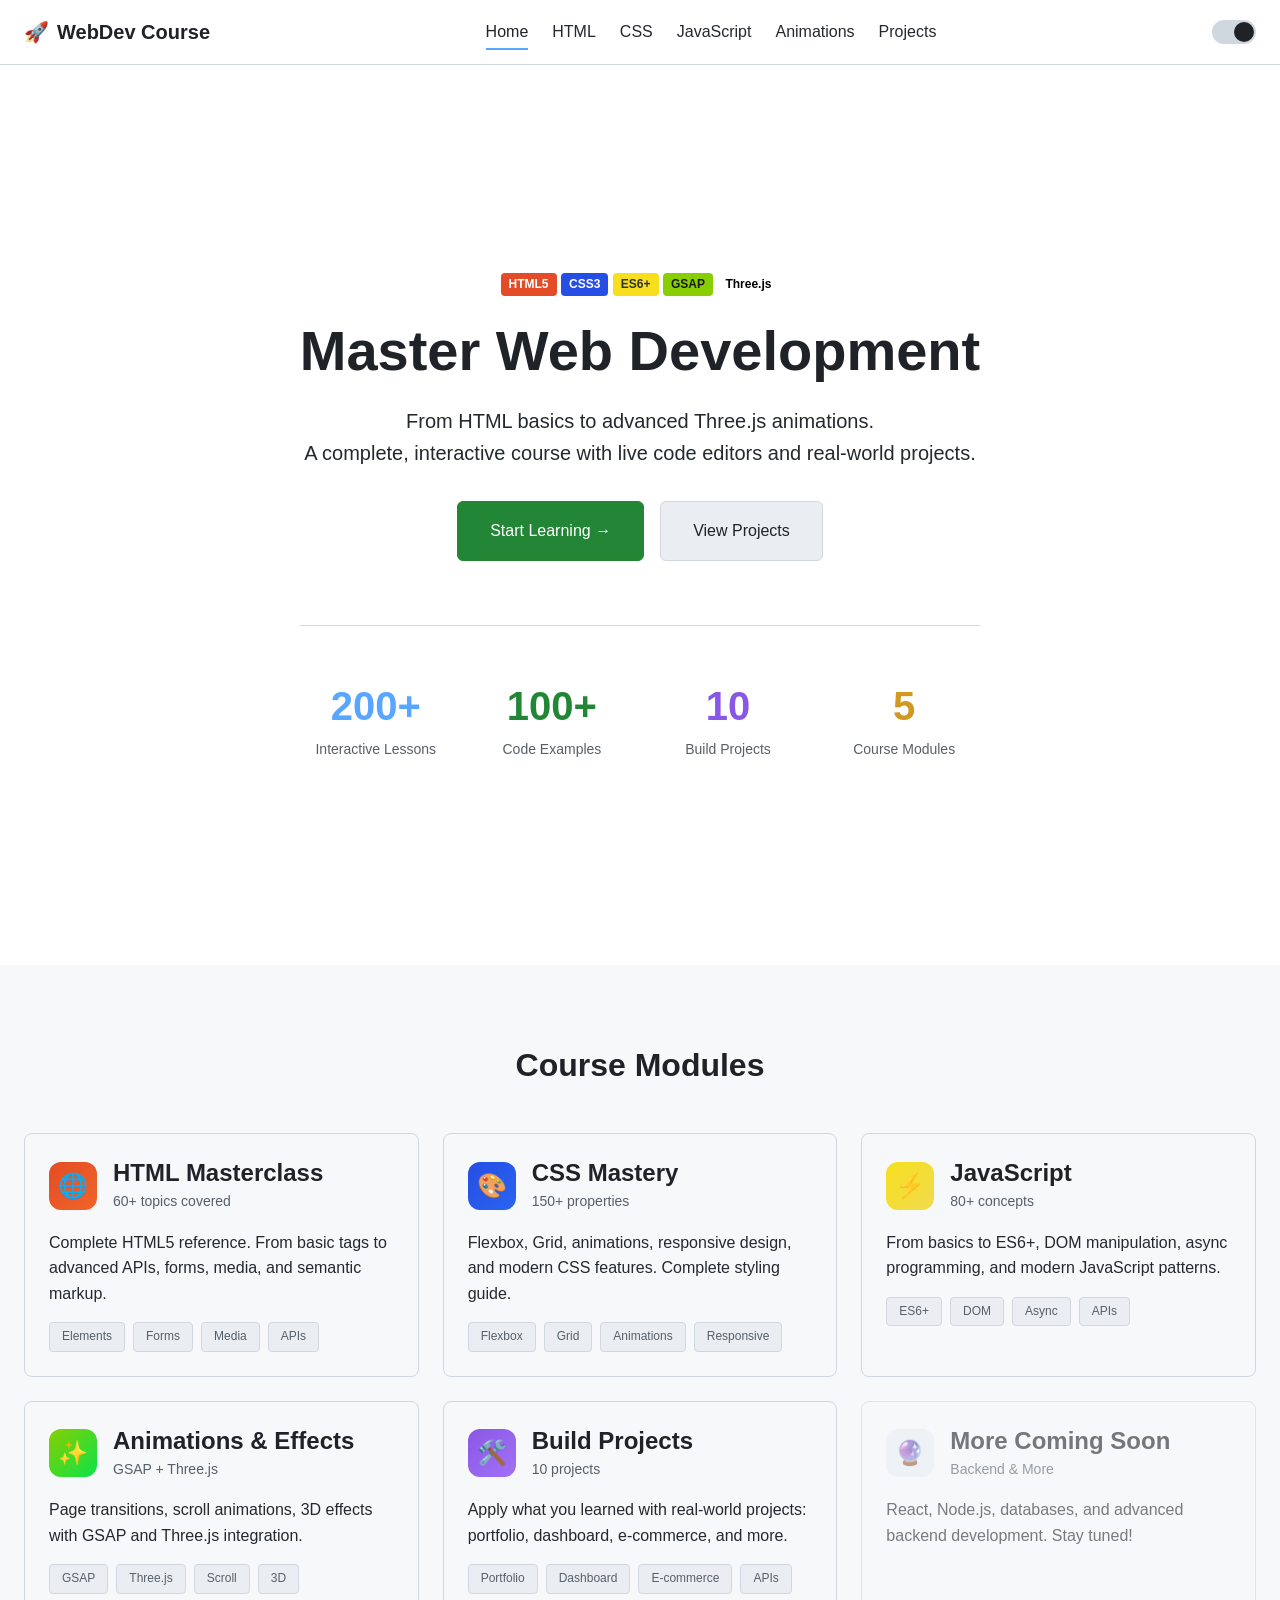
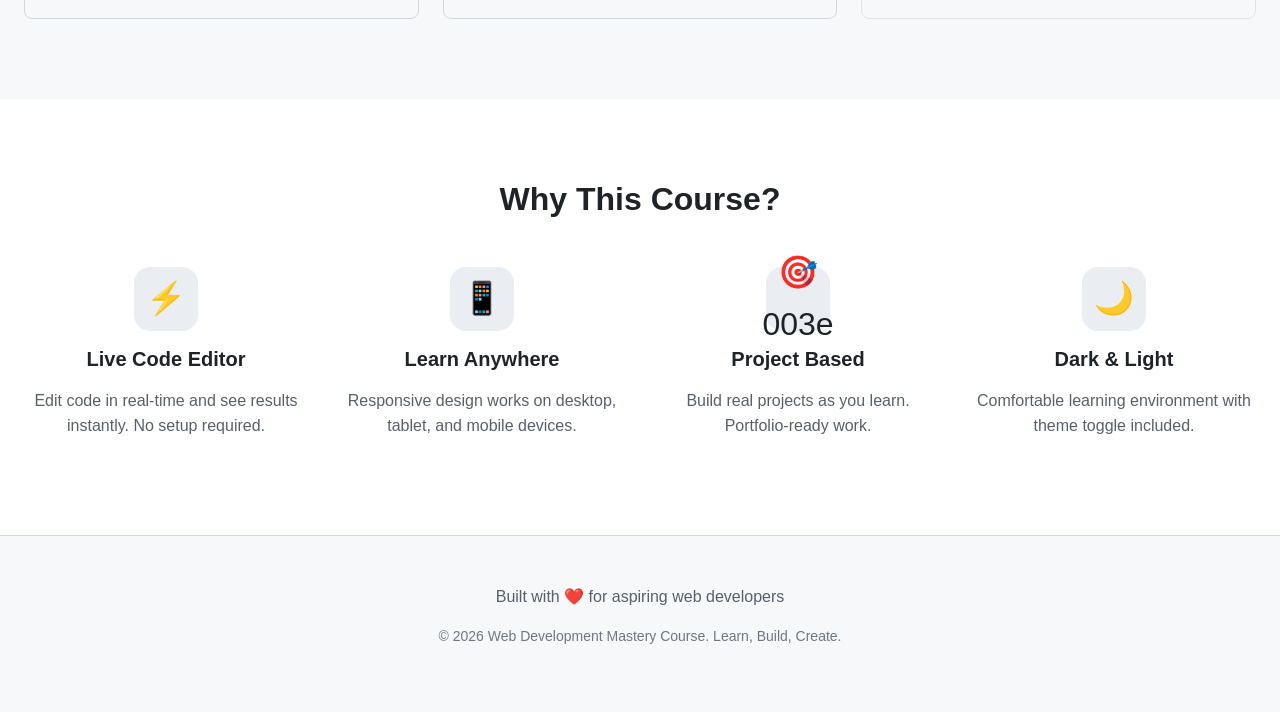
==== index.html @ 29732409 "Initial Commit" ====
<!DOCTYPE html>
<html lang="en">
<head>
  <meta charset="UTF-8">
  <meta name="viewport" content="width=device-width, initial-scale=1.0">
  <meta name="description" content="Complete Web Development Course - Master HTML, CSS, JavaScript, and Modern Web Technologies">
  <title>Web Development Mastery Course</title>
  <link rel="stylesheet" href="css/style.css">
  <link rel="stylesheet" href="css/layouts.css">
  <link rel="stylesheet" href="css/editor.css">
  <link rel="preconnect" href="https://fonts.googleapis.com">
  <link href="https://fonts.googleapis.com/css2?family=JetBrains+Mono:wght@400;500;600&display=swap" rel="stylesheet">
</head>
<body>
  <!-- Progress Bar -->
  <div class="progress-indicator">
    <div class="progress-indicator-bar"></div>
  </div>

  <!-- Navigation -->
  <nav class="navbar">
    <div class="navbar-content">
      <a href="index.html" class="logo">
        <span>🚀</span>
        <span>WebDev Course</span>
      </a>
      <ul class="nav-links">
        <li><a href="index.html" class="active">Home</a></li>
        <li><a href="html-masterclass.html">HTML</a></li>
        <li><a href="css-mastery.html">CSS</a></li>
        <li><a href="javascript-mastery.html">JavaScript</a></li>
        <li><a href="transitions-effects.html">Animations</a></li>
        <li><a href="projects.html">Projects</a></li>
      </ul>
      <button class="theme-toggle" aria-label="Toggle dark mode"></button>
    </div>
  </nav>

  <!-- Hero Section -->
  <section class="hero" style="min-height: 100vh; display: flex; align-items: center; padding: 80px 0;">
    <div class="container">
      <div style="text-align: center; max-width: 800px; margin: 0 auto;">
        <div style="margin-bottom: 24px;">
          <span class="badge badge-html">HTML5</span>
          <span class="badge badge-css">CSS3</span>
          <span class="badge badge-js">ES6+</span>
          <span class="badge badge-greensock">GSAP</span>
          <span class="badge badge-three">Three.js</span>
        </div>
        
        <h1 style="font-size: 3.5rem; margin-bottom: 24px; line-height: 1.1;">
          Master Web Development
        </h1>
        
        <p style="font-size: 1.25rem; color: var(--color-text-secondary); margin-bottom: 32px;">
          From HTML basics to advanced Three.js animations. <br>
          A complete, interactive course with live code editors and real-world projects.
        </p>
        
        <div style="display: flex; gap: 16px; justify-content: center; flex-wrap: wrap;">
          <a href="html-masterclass.html" class="btn btn-primary" style="padding: 16px 32px; font-size: 1rem;">
            Start Learning →
          </a>
          <a href="projects.html" class="btn" style="padding: 16px 32px; font-size: 1rem;">
            View Projects
          </a>
        </div>

        <!-- Stats -->
        <div style="display: grid; grid-template-columns: repeat(4, 1fr); gap: 24px; margin-top: 64px; padding-top: 48px; border-top: 1px solid var(--color-border);">
          <div>
            <div style="font-size: 2.5rem; font-weight: 700; color: var(--color-accent-blue);">200+</div>
            <div style="color: var(--color-text-muted); font-size: 0.875rem;">Interactive Lessons</div>
          </div>
          <div>
            <div style="font-size: 2.5rem; font-weight: 700; color: var(--color-accent-green);">100+</div>
            <div style="color: var(--color-text-muted); font-size: 0.875rem;">Code Examples</div>
          </div>
          <div>
            <div style="font-size: 2.5rem; font-weight: 700; color: var(--color-accent-purple);">10</div>
            <div style="color: var(--color-text-muted); font-size: 0.875rem;">Build Projects</div>
          </div>
          <div>
            <div style="font-size: 2.5rem; font-weight: 700; color: var(--color-accent-yellow);">5</div>
            <div style="color: var(--color-text-muted); font-size: 0.875rem;">Course Modules</div>
          </div>
        </div>
      </div>
    </div>
  </section>

  <!-- Course Modules -->
  <section style="padding: 80px 0; background: var(--color-bg-secondary);">
    <div class="container">
      <h2 style="text-align: center; margin-bottom: 48px;">Course Modules</h2>
      
      <div style="display: grid; grid-template-columns: repeat(auto-fit, minmax(300px, 1fr)); gap: 24px;">
        <!-- HTML Module -->
        <a href="html-masterclass.html" class="card" style="text-decoration: none;">
          <div style="display: flex; align-items: center; gap: 16px; margin-bottom: 16px;">
            <div style="width: 48px; height: 48px; background: linear-gradient(135deg, #e34c26, #f06529); border-radius: 12px; display: flex; align-items: center; justify-content: center; font-size: 1.5rem;">
              🌐
            </div>
            <div>
              <h3 style="margin: 0;">HTML Masterclass</h3>
              <span style="font-size: 0.875rem; color: var(--color-text-muted);">60+ topics covered</span>
            </div>
          </div>
          <p style="color: var(--color-text-secondary); margin-bottom: 16px;">
            Complete HTML5 reference. From basic tags to advanced APIs, forms, media, and semantic markup.
          </p>
          <div style="display: flex; gap: 8px; flex-wrap: wrap;">
            <span class="topic-tag">Elements</span>
            <span class="topic-tag">Forms</span>
            <span class="topic-tag">Media</span>
            <span class="topic-tag">APIs</span>
          </div>
        </a>

        <!-- CSS Module -->
        <a href="css-mastery.html" class="card" style="text-decoration: none;">
          <div style="display: flex; align-items: center; gap: 16px; margin-bottom: 16px;">
            <div style="width: 48px; height: 48px; background: linear-gradient(135deg, #264de4, #2965f1); border-radius: 12px; display: flex; align-items: center; justify-content: center; font-size: 1.5rem;">
              🎨
            </div>
            <div>
              <h3 style="margin: 0;">CSS Mastery</h3>
              <span style="font-size: 0.875rem; color: var(--color-text-muted);">150+ properties</span>
            </div>
          </div>
          <p style="color: var(--color-text-secondary); margin-bottom: 16px;">
            Flexbox, Grid, animations, responsive design, and modern CSS features. Complete styling guide.
          </p>
          <div style="display: flex; gap: 8px; flex-wrap: wrap;">
            <span class="topic-tag">Flexbox</span>
            <span class="topic-tag">Grid</span>
            <span class="topic-tag">Animations</span>
            <span class="topic-tag">Responsive</span>
          </div>
        </a>

        <!-- JavaScript Module -->
        <a href="javascript-mastery.html" class="card" style="text-decoration: none;">
          <div style="display: flex; align-items: center; gap: 16px; margin-bottom: 16px;">
            <div style="width: 48px; height: 48px; background: linear-gradient(135deg, #f7df1e, #f0db4f); border-radius: 12px; display: flex; align-items: center; justify-content: center; font-size: 1.5rem; color: #323330;">
              ⚡
            </div>
            <div>
              <h3 style="margin: 0;">JavaScript</h3>
              <span style="font-size: 0.875rem; color: var(--color-text-muted);">80+ concepts</span>
            </div>
          </div>
          <p style="color: var(--color-text-secondary); margin-bottom: 16px;">
            From basics to ES6+, DOM manipulation, async programming, and modern JavaScript patterns.
          </p>
          <div style="display: flex; gap: 8px; flex-wrap: wrap;">
            <span class="topic-tag">ES6+</span>
            <span class="topic-tag">DOM</span>
            <span class="topic-tag">Async</span>
            <span class="topic-tag">APIs</span>
          </div>
        </a>

        <!-- Animations Module -->
        <a href="transitions-effects.html" class="card" style="text-decoration: none;">
          <div style="display: flex; align-items: center; gap: 16px; margin-bottom: 16px;">
            <div style="width: 48px; height: 48px; background: linear-gradient(135deg, #88ce02, #0ae448); border-radius: 12px; display: flex; align-items: center; justify-content: center; font-size: 1.5rem;">
              ✨
            </div>
            <div>
              <h3 style="margin: 0;">Animations & Effects</h3>
              <span style="font-size: 0.875rem; color: var(--color-text-muted);">GSAP + Three.js</span>
            </div>
          </div>
          <p style="color: var(--color-text-secondary); margin-bottom: 16px;">
            Page transitions, scroll animations, 3D effects with GSAP and Three.js integration.
          </p>
          <div style="display: flex; gap: 8px; flex-wrap: wrap;">
            <span class="topic-tag">GSAP</span>
            <span class="topic-tag">Three.js</span>
            <span class="topic-tag">Scroll</span>
            <span class="topic-tag">3D</span>
          </div>
        </a>

        <!-- Projects Module -->
        <a href="projects.html" class="card" style="text-decoration: none;">
          <div style="display: flex; align-items: center; gap: 16px; margin-bottom: 16px;">
            <div style="width: 48px; height: 48px; background: linear-gradient(135deg, #8957e5, #a371f7); border-radius: 12px; display: flex; align-items: center; justify-content: center; font-size: 1.5rem;">
              🛠️
            </div>
            <div>
              <h3 style="margin: 0;">Build Projects</h3>
              <span style="font-size: 0.875rem; color: var(--color-text-muted);">10 projects</span>
            </div>
          </div>
          <p style="color: var(--color-text-secondary); margin-bottom: 16px;">
            Apply what you learned with real-world projects: portfolio, dashboard, e-commerce, and more.
          </p>
          <div style="display: flex; gap: 8px; flex-wrap: wrap;">
            <span class="topic-tag">Portfolio</span>
            <span class="topic-tag">Dashboard</span>
            <span class="topic-tag">E-commerce</span>
            <span class="topic-tag">APIs</span>
          </div>
        </a>

        <!-- Coming Soon -->
        <div class="card" style="opacity: 0.6;">
          <div style="display: flex; align-items: center; gap: 16px; margin-bottom: 16px;">
            <div style="width: 48px; height: 48px; background: var(--color-bg-tertiary); border-radius: 12px; display: flex; align-items: center; justify-content: center; font-size: 1.5rem;">
              🔮
            </div>
            <div>
              <h3 style="margin: 0;">More Coming Soon</h3>
              <span style="font-size: 0.875rem; color: var(--color-text-muted);">Backend & More</span>
            </div>
          </div>
          <p style="color: var(--color-text-secondary); margin-bottom: 16px;">
            React, Node.js, databases, and advanced backend development. Stay tuned!
          </p>
        </div>
      </div>
    </div>
  </section>

  <!-- Features Section -->
  <section style="padding: 80px 0;">
    <div class="container">
      <h2 style="text-align: center; margin-bottom: 48px;">Why This Course?</h2>
      
      <div style="display: grid; grid-template-columns: repeat(auto-fit, minmax(250px, 1fr)); gap: 32px;">
        <div style="text-align: center;">
          <div style="width: 64px; height: 64px; background: var(--color-bg-tertiary); border-radius: 16px; display: flex; align-items: center; justify-content: center; margin: 0 auto 16px; font-size: 2rem;">
            ⚡
          </div>
          <h4>Live Code Editor</h4>
          <p style="color: var(--color-text-muted);">Edit code in real-time and see results instantly. No setup required.</p>
        </div>

        <div style="text-align: center;">
          <div style="width: 64px; height: 64px; background: var(--color-bg-tertiary); border-radius: 16px; display: flex; align-items: center; justify-content: center; margin: 0 auto 16px; font-size: 2rem;">
            📱
          </div>
          <h4>Learn Anywhere</h4>
          <p style="color: var(--color-text-muted);">Responsive design works on desktop, tablet, and mobile devices.</p>
        </div>

        <div style="text-align: center;">
          <div style="width: 64px; height: 64px; background: var(--color-bg-tertiary); border-radius: 16px; display: flex; align-items: center; justify-content: center; margin: 0 auto 16px; font-size: 2rem;">
            🎯
003e
          </div>
          <h4>Project Based</h4>
          <p style="color: var(--color-text-muted);">Build real projects as you learn. Portfolio-ready work.</p>
        </div>

        <div style="text-align: center;">
          <div style="width: 64px; height: 64px; background: var(--color-bg-tertiary); border-radius: 16px; display: flex; align-items: center; justify-content: center; margin: 0 auto 16px; font-size: 2rem;">
            🌙
          </div>
          <h4>Dark & Light</h4>
          <p style="color: var(--color-text-muted);">Comfortable learning environment with theme toggle included.</p>
        </div>
      </div>
    </div>
  </section>

  <!-- Footer -->
  <footer style="padding: 48px 0; border-top: 1px solid var(--color-border); background: var(--color-bg-secondary);">
    <div class="container" style="text-align: center;">
      <p style="color: var(--color-text-muted); margin-bottom: 16px;">
        Built with ❤️ for aspiring web developers
      </p>
      <p style="color: var(--color-text-dark); font-size: 0.875rem;">
        © 2026 Web Development Mastery Course. Learn, Build, Create.
      </p>
    </div>
  </footer>

  <!-- Scripts -->
  <script src="js/theme.js"></script>
  <script src="js/main.js"></script>
</body>
</html>
---- css/style.css ----
/** ========================================
 * WEB DEV COURSE - CORE STYLES
 * Minimal color palette, maximum flexibility
 * ===================================== */

/* CSS Variables - Default (Dark) Theme */
:root {
  /* Primary Colors */
  --color-bg-primary: #0d1117;
  --color-bg-secondary: #161b22;
  --color-bg-tertiary: #21262d;
  --color-bg-accent: #30363d;
  
  /* Text Colors */
  --color-text-primary: #f0f6fc;
  --color-text-secondary: #c9d1d9;
  --color-text-muted: #8b949e;
  --color-text-dark: #6e7681;
  
  /* Accent Colors */
  --color-accent-blue: #58a6ff;
  --color-accent-green: #238636;
  --color-accent-yellow: #d29922;
  --color-accent-red: #da3633;
  --color-accent-purple: #8957e5;
  --color-accent-pink: #db61a2;
  --color-accent-cyan: #39c5cf;
  
  /* Borders */
  --color-border: #30363d;
  --color-border-light: #21262d;
  
  /* Code Editor */
  --color-code-bg: #0d1117;
  --color-code-text: #e6edf3;
  --color-code-comment: #8b949e;
  --color-code-keyword: #ff7b72;
  --color-code-string: #a5d6ff;
  --color-code-number: #79c0ff;
  --color-code-function: #d2a8ff;
  --color-code-tag: #7ee787;
  --color-code-attr: #79c0ff;
  
  /* Spacing */
  --spacing-xs: 0.25rem;
  --spacing-sm: 0.5rem;
  --spacing-md: 1rem;
  --spacing-lg: 1.5rem;
  --spacing-xl: 2rem;
  --spacing-2xl: 3rem;
  --spacing-3xl: 4rem;
  
  /* Typography */
  --font-mono: 'JetBrains Mono', 'Fira Code', 'Consolas', monospace;
  --font-sans: -apple-system, BlinkMacSystemFont, 'Segoe UI', Roboto, sans-serif;
  
  /* Border Radius */
  --radius-sm: 4px;
  --radius-md: 6px;
  --radius-lg: 8px;
  --radius-xl: 12px;
  
  /* Shadows */
  --shadow-sm: 0 1px 2px rgba(0,0,0,0.3);
  --shadow-md: 0 4px 6px rgba(0,0,0,0.4);
  --shadow-lg: 0 10px 15px rgba(0,0,0,0.5);
  
  /* Transitions */
  --transition-fast: 150ms ease;
  --transition-normal: 250ms ease;
  --transition-slow: 350ms ease;
}

/* Light Theme Override */
[data-theme="light"] {
  --color-bg-primary: #ffffff;
  --color-bg-secondary: #f6f8fa;
  --color-bg-tertiary: #eaeef2;
  --color-bg-accent: #d0d7de;
  
  --color-text-primary: #1f2328;
  --color-text-secondary: #24292f;
  --color-text-muted: #57606a;
  --color-text-dark: #6e7781;
  
  --color-border: #d0d7de;
  --color-border-light: #eaeef2;
  
  --color-code-bg: #f6f8fa;
  --color-code-text: #1f2328;
  --shadow-sm: 0 1px 2px rgba(31,35,40,0.04);
  --shadow-md: 0 3px 6px rgba(31,35,40,0.08);
  --shadow-lg: 0 8px 24px rgba(31,35,40,0.12);
}

/* ========================================
 * BASE RESET
 * ===================================== */

*, *::before, *::after {
  box-sizing: border-box;
  margin: 0;
  padding: 0;
}

html {
  scroll-behavior: smooth;
  font-size: 16px;
}

body {
  font-family: var(--font-sans);
  background-color: var(--color-bg-primary);
  color: var(--color-text-primary);
  line-height: 1.6;
  min-height: 100vh;
  transition: background-color var(--transition-normal), color var(--transition-normal);
}

/* Scrollbar Styling */
::-webkit-scrollbar {
  width: 10px;
  height: 10px;
}

::-webkit-scrollbar-track {
  background: var(--color-bg-secondary);
}

::-webkit-scrollbar-thumb {
  background: var(--color-bg-accent);
  border-radius: var(--radius-md);
}

::-webkit-scrollbar-thumb:hover {
  background: var(--color-text-muted);
}

/* Selection */
::selection {
  background: var(--color-accent-blue);
  color: var(--color-bg-primary);
}

/* ========================================
 * TYPOGRAPHY
 * ===================================== */

h1, h2, h3, h4, h5, h6 {
  font-weight: 600;
  line-height: 1.25;
  margin-bottom: var(--spacing-md);
  color: var(--color-text-primary);
}

h1 { font-size: 2.5rem; }
h2 { font-size: 2rem; }
h3 { font-size: 1.5rem; }
h4 { font-size: 1.25rem; }
h5 { font-size: 1.125rem; }
h6 { font-size: 1rem; }

p {
  margin-bottom: var(--spacing-md);
  color: var(--color-text-secondary);
}

a {
  color: var(--color-accent-blue);
  text-decoration: none;
  transition: color var(--transition-fast);
}

a:hover {
  text-decoration: underline;
}

code {
  font-family: var(--font-mono);
  font-size: 0.875em;
  background: var(--color-bg-tertiary);
  padding: 0.125rem 0.375rem;
  border-radius: var(--radius-sm);
  color: var(--color-accent-pink);
}

pre {
  background: var(--color-code-bg);
  padding: var(--spacing-md);
  border-radius: var(--radius-md);
  overflow-x: auto;
  margin-bottom: var(--spacing-md);
  border: 1px solid var(--color-border);
}

pre code {
  background: transparent;
  padding: 0;
  color: var(--color-code-text);
}

/* ========================================
 * UTILITY CLASSES
 * ===================================== */

.container {
  max-width: 1400px;
  margin: 0 auto;
  padding: 0 var(--spacing-lg);
}

.text-muted { color: var(--color-text-muted); }
.text-primary { color: var(--color-accent-blue); }
.text-success { color: var(--color-accent-green); }
.text-warning { color: var(--color-accent-yellow); }
.text-danger { color: var(--color-accent-red); }

.bg-secondary { background: var(--color-bg-secondary); }
.bg-tertiary { background: var(--color-bg-tertiary); }

.flex { display: flex; }
.flex-col { flex-direction: column; }
.items-center { align-items: center; }
.justify-center { justify-content: center; }
.justify-between { justify-content: space-between; }
.gap-sm { gap: var(--spacing-sm); }
.gap-md { gap: var(--spacing-md); }
.gap-lg { gap: var(--spacing-lg); }

.hidden { display: none !important; }
.sr-only {
  position: absolute;
  width: 1px;
  height: 1px;
  padding: 0;
  margin: -1px;
  overflow: hidden;
  clip: rect(0, 0, 0, 0);
  border: 0;
}

/* ========================================
 * BUTTONS
 * ===================================== */

.btn {
  display: inline-flex;
  align-items: center;
  justify-content: center;
  gap: var(--spacing-sm);
  padding: var(--spacing-sm) var(--spacing-md);
  font-size: 0.875rem;
  font-weight: 500;
  border-radius: var(--radius-md);
  border: 1px solid var(--color-border);
  background: var(--color-bg-tertiary);
  color: var(--color-text-primary);
  cursor: pointer;
  transition: all var(--transition-fast);
  text-decoration: none;
}

.btn:hover {
  background: var(--color-bg-accent);
  border-color: var(--color-text-muted);
  text-decoration: none;
}

.btn-primary {
  background: var(--color-accent-green);
  border-color: var(--color-accent-green);
  color: white;
}

.btn-primary:hover {
  background: #2ea043;
  border-color: #2ea043;
}

.btn-icon {
  padding: var(--spacing-sm);
  width: 36px;
  height: 36px;
}

/* ========================================
 * CARDS
 * ===================================== */

.card {
  background: var(--color-bg-secondary);
  border: 1px solid var(--color-border);
  border-radius: var(--radius-lg);
  padding: var(--spacing-lg);
  transition: transform var(--transition-fast), box-shadow var(--transition-fast);
}

.card:hover {
  transform: translateY(-2px);
  box-shadow: var(--shadow-md);
}

/* ========================================
 * NAVIGATION
 * ===================================== */

.navbar {
  position: sticky;
  top: 0;
  z-index: 100;
  background: var(--color-bg-primary);
  border-bottom: 1px solid var(--color-border);
  backdrop-filter: blur(10px);
}

.navbar-content {
  display: flex;
  align-items: center;
  justify-content: space-between;
  padding: var(--spacing-md) var(--spacing-lg);
  max-width: 1400px;
  margin: 0 auto;
}

.logo {
  font-size: 1.25rem;
  font-weight: 700;
  color: var(--color-text-primary);
  display: flex;
  align-items: center;
  gap: var(--spacing-sm);
}

.nav-links {
  display: flex;
  align-items: center;
  gap: var(--spacing-lg);
  list-style: none;
}

.nav-links a {
  color: var(--color-text-secondary);
  font-weight: 500;
  padding: var(--spacing-sm) 0;
  border-bottom: 2px solid transparent;
  transition: all var(--transition-fast);
}

.nav-links a:hover,
.nav-links a.active {
  color: var(--color-text-primary);
  border-bottom-color: var(--color-accent-blue);
  text-decoration: none;
}

/* ========================================
 * THEME TOGGLE
 * ===================================== */

.theme-toggle {
  position: relative;
  width: 44px;
  height: 24px;
  background: var(--color-bg-accent);
  border-radius: 12px;
  cursor: pointer;
  border: none;
  transition: background var(--transition-fast);
}

.theme-toggle::after {
  content: '';
  position: absolute;
  top: 2px;
  left: 2px;
  width: 20px;
  height: 20px;
  background: var(--color-text-primary);
  border-radius: 50%;
  transition: transform var(--transition-fast);
}

[data-theme="light"] .theme-toggle::after {
  transform: translateX(20px);
}

/* ========================================
 * PROGRESS BAR
 * ===================================== */

.progress-bar {
  height: 4px;
  background: var(--color-bg-tertiary);
  border-radius: var(--radius-sm);
  overflow: hidden;
}

.progress-fill {
  height: 100%;
  background: var(--color-accent-green);
  transition: width var(--transition-slow);
}

/* ========================================
 * BADGES
 * ===================================== */

.badge {
  display: inline-flex;
  align-items: center;
  padding: 0.125rem 0.5rem;
  font-size: 0.75rem;
  font-weight: 600;
  border-radius: var(--radius-sm);
  background: var(--color-bg-tertiary);
  color: var(--color-text-muted);
}

.badge-html { background: #e34c26; color: white; }
.badge-css { background: #264de4; color: white; }
.badge-js { background: #f7df1e; color: #323330; }
.badge-greensock { background: #88ce02; color: #1a1a1a; }
.badge-three { background: #ffffff; color: #000000; }

/* ========================================
 * RESPONSIVE
 * ===================================== */

@media (max-width: 768px) {
  html { font-size: 14px; }
  
  .navbar-content {
    padding: var(--spacing-sm) var(--spacing-md);
  }
  
  .nav-links {
    gap: var(--spacing-md);
  }
  
  .nav-links a {
    font-size: 0.875rem;
  }
  
  .container {
    padding: 0 var(--spacing-md);
  }
}

/* ========================================
 * ANIMATIONS
 * ===================================== */

@keyframes fadeIn {
  from { opacity: 0; }
  to { opacity: 1; }
}

@keyframes slideUp {
  from { 
    opacity: 0;
    transform: translateY(20px);
  }
  to { 
    opacity: 1;
    transform: translateY(0);
  }
}

@keyframes pulse {
  0%, 100% { opacity: 1; }
  50% { opacity: 0.5; }
}

.animate-fade-in {
  animation: fadeIn var(--transition-normal);
}

.animate-slide-up {
  animation: slideUp var(--transition-normal);
}
---- css/layouts.css ----
/** ========================================
 * ALTERNATING PANEL LAYOUT SYSTEM
 * Right → Left → Right → Left pattern
 * ===================================== */

/* ========================================
 * SECTION BASE
 * ===================================== */

.lesson-section {
  min-height: 100vh;
  display: flex;
  align-items: stretch;
  border-bottom: 1px solid var(--color-border);
  position: relative;
  overflow: hidden;
}

.lesson-section:last-child {
  border-bottom: none;
}

/* ========================================
 * PANEL BASE
 * ===================================== */

.panel {
  flex: 1;
  padding: var(--spacing-3xl) var(--spacing-xl);
  display: flex;
  flex-direction: column;
  justify-content: center;
  position: relative;
}

.panel-content {
  max-width: 600px;
}

/* ========================================
 * EXPLANATION PANEL (Text Side)
 * ===================================== */

.panel-explanation {
  background: var(--color-bg-primary);
}

.panel-explanation .panel-content h2 {
  font-size: 2rem;
  margin-bottom: var(--spacing-lg);
  color: var(--color-text-primary);
}

.panel-explanation .panel-content h3 {
  font-size: 1.25rem;
  margin-top: var(--spacing-xl);
  margin-bottom: var(--spacing-md);
  color: var(--color-accent-blue);
}

.panel-explanation .panel-content p {
  color: var(--color-text-secondary);
  line-height: 1.8;
  margin-bottom: var(--spacing-md);
}

.panel-explanation .panel-content ul,
.panel-explanation .panel-content ol {
  margin-left: var(--spacing-lg);
  margin-bottom: var(--spacing-md);
  color: var(--color-text-secondary);
}

.panel-explanation .panel-content li {
  margin-bottom: var(--spacing-sm);
  line-height: 1.7;
}

.panel-explanation .panel-content strong {
  color: var(--color-text-primary);
  font-weight: 600;
}

.panel-explanation .panel-content code {
  background: var(--color-bg-tertiary);
  padding: 0.2em 0.4em;
  border-radius: var(--radius-sm);
  font-size: 0.9em;
}

/* Topic Tags */
.topic-tags {
  display: flex;
  flex-wrap: wrap;
  gap: var(--spacing-sm);
  margin-bottom: var(--spacing-lg);
}

.topic-tag {
  font-size: 0.75rem;
  padding: 0.25rem 0.75rem;
  background: var(--color-bg-tertiary);
  border: 1px solid var(--color-border);
  border-radius: var(--radius-sm);
  color: var(--color-text-muted);
}

/* ========================================
 * CODE PANEL (Editor Side)
 * ===================================== */

.panel-code {
  background: var(--color-bg-secondary);
  border-left: 1px solid var(--color-border);
}

/* Live Editor Container */
.code-editor-container {
  width: 100%;
  max-width: 700px;
  background: var(--color-code-bg);
  border: 1px solid var(--color-border);
  border-radius: var(--radius-lg);
  overflow: hidden;
  box-shadow: var(--shadow-lg);
}

/* Editor Header */
.editor-header {
  display: flex;
  align-items: center;
  justify-content: space-between;
  padding: var(--spacing-sm) var(--spacing-md);
  background: var(--color-bg-tertiary);
  border-bottom: 1px solid var(--color-border);
}

.editor-tabs {
  display: flex;
  gap: var(--spacing-xs);
}

.editor-tab {
  padding: var(--spacing-xs) var(--spacing-md);
  font-size: 0.75rem;
  font-weight: 500;
  color: var(--color-text-muted);
  background: transparent;
  border: none;
  border-radius: var(--radius-sm);
  cursor: pointer;
  transition: all var(--transition-fast);
}

.editor-tab:hover {
  color: var(--color-text-primary);
  background: var(--color-bg-accent);
}

.editor-tab.active {
  color: var(--color-text-primary);
  background: var(--color-bg-primary);
}

.editor-actions {
  display: flex;
  gap: var(--spacing-xs);
}

.editor-btn {
  width: 28px;
  height: 28px;
  display: flex;
  align-items: center;
  justify-content: center;
  background: transparent;
  border: 1px solid var(--color-border);
  border-radius: var(--radius-sm);
  color: var(--color-text-muted);
  cursor: pointer;
  transition: all var(--transition-fast);
  font-size: 0.75rem;
}

.editor-btn:hover {
  background: var(--color-bg-accent);
  color: var(--color-text-primary);
}

/* Editor Body */
.editor-body {
  position: relative;
  min-height: 300px;
}

.code-input {
  width: 100%;
  min-height: 300px;
  padding: var(--spacing-md);
  font-family: var(--font-mono);
  font-size: 0.875rem;
  line-height: 1.6;
  background: var(--color-code-bg);
  color: var(--color-code-text);
  border: none;
  resize: vertical;
  outline: none;
  tab-size: 2;
}

.code-input::placeholder {
  color: var(--color-text-dark);
}

/* Editor Footer */
.editor-footer {
  display: flex;
  align-items: center;
  justify-content: space-between;
  padding: var(--spacing-sm) var(--spacing-md);
  background: var(--color-bg-tertiary);
  border-top: 1px solid var(--color-border);
  font-size: 0.75rem;
  color: var(--color-text-muted);
}

/* ========================================
 * PREVIEW PANEL
 * ===================================== */

.preview-container {
  margin-top: var(--spacing-lg);
  background: var(--color-bg-primary);
  border: 1px solid var(--color-border);
  border-radius: var(--radius-lg);
  overflow: hidden;
}

.preview-header {
  display: flex;
  align-items: center;
  gap: var(--spacing-sm);
  padding: var(--spacing-sm) var(--spacing-md);
  background: var(--color-bg-tertiary);
  border-bottom: 1px solid var(--color-border);
  font-size: 0.75rem;
  color: var(--color-text-muted);
}

.preview-dots {
  display: flex;
  gap: 4px;
}

.preview-dot {
  width: 8px;
  height: 8px;
  border-radius: 50%;
}

.preview-dot.red { background: #ff5f56; }
.preview-dot.yellow { background: #ffbd2e; }
.preview-dot.green { background: #27c93f; }

.preview-frame {
  width: 100%;
  min-height: 200px;
  border: none;
  background: white;
}

/* ========================================
 * ALTERNATING LAYOUT
 * Section 1: Right = Explanation, Left = Code
 * Section 2: Left = Explanation, Right = Code
 * And so on...
 * ===================================== */

/* Odd sections (1, 3, 5...) - Explanation on RIGHT */
.lesson-section:nth-child(odd) {
  flex-direction: row-reverse;
}

.lesson-section:nth-child(odd) .panel-explanation {
  border-left: 1px solid var(--color-border);
  border-right: none;
}

.lesson-section:nth-child(odd) .panel-code {
  border-right: 1px solid var(--color-border);
  border-left: none;
}

/* Even sections (2, 4, 6...) - Explanation on LEFT */
.lesson-section:nth-child(even) {
  flex-direction: row;
}

.lesson-section:nth-child(even) .panel-explanation {
  border-right: 1px solid var(--color-border);
  border-left: none;
}

.lesson-section:nth-child(even) .panel-code {
  border-left: 1px solid var(--color-border);
  border-right: none;
}

/* ========================================
 * SECTION NUMBERING
 * ===================================== */

.section-number {
  position: absolute;
  top: var(--spacing-xl);
  font-size: 6rem;
  font-weight: 800;
  color: var(--color-bg-tertiary);
  opacity: 0.5;
  line-height: 1;
  z-index: 0;
  pointer-events: none;
}

.lesson-section:nth-child(odd) .section-number {
  right: var(--spacing-xl);
}

.lesson-section:nth-child(even) .section-number {
  left: var(--spacing-xl);
}

.panel-content {
  position: relative;
  z-index: 1;
}

/* ========================================
 * NAVIGATION ARROWS
 * ===================================== */

.section-nav {
  position: fixed;
  right: var(--spacing-lg);
  bottom: var(--spacing-lg);
  display: flex;
  flex-direction: column;
  gap: var(--spacing-sm);
  z-index: 50;
}

.nav-arrow {
  width: 44px;
  height: 44px;
  display: flex;
  align-items: center;
  justify-content: center;
  background: var(--color-bg-secondary);
  border: 1px solid var(--color-border);
  border-radius: var(--radius-md);
  color: var(--color-text-secondary);
  cursor: pointer;
  transition: all var(--transition-fast);
  font-size: 1.25rem;
}

.nav-arrow:hover {
  background: var(--color-bg-tertiary);
  color: var(--color-text-primary);
  transform: translateY(-2px);
}

/* ========================================
 * TABLE OF CONTENTS SIDEBAR
 * ===================================== */

.toc-sidebar {
  position: fixed;
  left: 0;
  top: 60px;
  bottom: 0;
  width: 280px;
  background: var(--color-bg-secondary);
  border-right: 1px solid var(--color-border);
  overflow-y: auto;
  padding: var(--spacing-lg);
  transform: translateX(-100%);
  transition: transform var(--transition-normal);
  z-index: 90;
}

.toc-sidebar.open {
  transform: translateX(0);
}

.toc-toggle {
  position: fixed;
  left: var(--spacing-lg);
  bottom: var(--spacing-lg);
  z-index: 100;
}

.toc-title {
  font-size: 0.875rem;
  font-weight: 600;
  color: var(--color-text-muted);
  text-transform: uppercase;
  letter-spacing: 0.05em;
  margin-bottom: var(--spacing-md);
}

.toc-list {
  list-style: none;
}

.toc-item {
  margin-bottom: var(--spacing-xs);
}

.toc-link {
  display: block;
  padding: var(--spacing-sm) var(--spacing-md);
  color: var(--color-text-secondary);
  font-size: 0.875rem;
  border-radius: var(--radius-md);
  transition: all var(--transition-fast);
}

.toc-link:hover {
  background: var(--color-bg-tertiary);
  color: var(--color-text-primary);
  text-decoration: none;
}

.toc-link.active {
  background: var(--color-accent-blue);
  color: white;
}

/* ========================================
 * RESPONSIVE LAYOUT
 * ===================================== */

@media (max-width: 1024px) {
  .lesson-section,
  .lesson-section:nth-child(odd),
  .lesson-section:nth-child(even) {
    flex-direction: column;
  }
  
  .panel {
    min-height: auto;
    padding: var(--spacing-xl) var(--spacing-lg);
  }
  
  .lesson-section:nth-child(odd) .panel-explanation,
  .lesson-section:nth-child(odd) .panel-code,
  .lesson-section:nth-child(even) .panel-explanation,
  .lesson-section:nth-child(even) .panel-code {
    border: none;
    border-bottom: 1px solid var(--color-border);
  }
  
  .section-number {
    font-size: 4rem;
    top: var(--spacing-md);
    right: var(--spacing-md) !important;
    left: auto !important;
  }
  
  .code-editor-container {
    max-width: 100%;
  }
  
  .toc-sidebar {
    width: 100%;
    top: 0;
  }
}

@media (max-width: 768px) {
  .panel {
    padding: var(--spacing-lg) var(--spacing-md);
  }
  
  .panel-content {
    max-width: 100%;
  }
  
  .section-nav {
    right: var(--spacing-md);
    bottom: var(--spacing-md);
  }
  
  .nav-arrow {
    width: 36px;
    height: 36px;
    font-size: 1rem;
  }
}
---- css/editor.css ----
/** ========================================
 * LIVE CODE EDITOR STYLES
 * Syntax highlighting + Editor features
 * ===================================== */

/* ========================================
 * CODE HIGHLIGHTING (GitHub Dark style)
 * ===================================== */

.code-highlight {
  font-family: var(--font-mono);
  font-size: 0.875rem;
  line-height: 1.6;
}

.code-highlight .comment,
.code-highlight .prolog,
.code-highlight .doctype,
.code-highlight .cdata {
  color: var(--color-code-comment);
}

.code-highlight .tag,
.code-highlight .punctuation {
  color: var(--color-code-tag);
}

.code-highlight .tag .punctuation {
  color: var(--color-text-muted);
}

.code-highlight .attr-name {
  color: var(--color-code-attr);
}

.code-highlight .attr-value,
.code-highlight .string {
  color: var(--color-code-string);
}

.code-highlight .keyword,
.code-highlight .selector,
.code-highlight .atrule {
  color: var(--color-code-keyword);
}

.code-highlight .function,
.code-highlight .class-name {
  color: var(--color-code-function);
}

.code-highlight .number,
.code-highlight .boolean,
.code-highlight .constant {
  color: var(--color-code-number);
}

.code-highlight .operator,
.code-highlight .entity,
.code-highlight .url {
  color: var(--color-accent-cyan);
}

.code-highlight .property,
.code-highlight .important {
  color: var(--color-accent-yellow);
}

.code-highlight .regex {
  color: var(--color-accent-orange);
}

/* ========================================
 * EDITOR FEATURES
 * ===================================== */

/* Line Numbers */
.editor-with-lines {
  display: flex;
  font-family: var(--font-mono);
}

.line-numbers {
  padding: var(--spacing-md) var(--spacing-sm);
  background: var(--color-bg-secondary);
  border-right: 1px solid var(--color-border);
  color: var(--color-text-dark);
  font-size: 0.875rem;
  line-height: 1.6;
  text-align: right;
  user-select: none;
  min-width: 50px;
}

.line-numbers span {
  display: block;
}

.code-area {
  flex: 1;
  position: relative;
}

/* Syntax Highlighted Display */
.code-display {
  padding: var(--spacing-md);
  font-family: var(--font-mono);
  font-size: 0.875rem;
  line-height: 1.6;
  background: var(--color-code-bg);
  color: var(--color-code-text);
  overflow-x: auto;
  white-space: pre;
}

/* Copy Button */
.copy-btn {
  position: absolute;
  top: var(--spacing-sm);
  right: var(--spacing-sm);
  padding: var(--spacing-xs) var(--spacing-sm);
  background: var(--color-bg-tertiary);
  border: 1px solid var(--color-border);
  border-radius: var(--radius-sm);
  color: var(--color-text-muted);
  font-size: 0.75rem;
  cursor: pointer;
  opacity: 0;
  transition: all var(--transition-fast);
}

.code-editor-container:hover .copy-btn {
  opacity: 1;
}

.copy-btn:hover {
  background: var(--color-bg-accent);
  color: var(--color-text-primary);
}

.copy-btn.copied {
  background: var(--color-accent-green);
  color: white;
}

/* Run Button */
.run-btn {
  display: flex;
  align-items: center;
  gap: var(--spacing-xs);
  padding: var(--spacing-xs) var(--spacing-md);
  background: var(--color-accent-green);
  border: none;
  border-radius: var(--radius-sm);
  color: white;
  font-size: 0.75rem;
  font-weight: 600;
  cursor: pointer;
  transition: all var(--transition-fast);
}

.run-btn:hover {
  background: #2ea043;
  transform: translateY(-1px);
}

.run-btn:active {
  transform: translateY(0);
}

.run-btn::before {
  content: '▶';
  font-size: 0.625rem;
}

/* Reset Button */
.reset-btn {
  padding: var(--spacing-xs) var(--spacing-md);
  background: transparent;
  border: 1px solid var(--color-border);
  border-radius: var(--radius-sm);
  color: var(--color-text-muted);
  font-size: 0.75rem;
  cursor: pointer;
  transition: all var(--transition-fast);
}

.reset-btn:hover {
  background: var(--color-bg-accent);
  color: var(--color-text-primary);
}

/* ========================================
 * OUTPUT CONSOLE
 * ===================================== */

.console-output {
  background: var(--color-bg-primary);
  border-top: 1px solid var(--color-border);
  padding: var(--spacing-md);
  font-family: var(--font-mono);
  font-size: 0.8125rem;
  max-height: 200px;
  overflow-y: auto;
}

.console-line {
  padding: var(--spacing-xs) 0;
  border-bottom: 1px solid var(--color-border-light);
}

.console-line:last-child {
  border-bottom: none;
}

.console-line.log {
  color: var(--color-text-secondary);
}

.console-line.error {
  color: var(--color-accent-red);
}

.console-line.warn {
  color: var(--color-accent-yellow);
}

.console-line.info {
  color: var(--color-accent-blue);
}

/* ========================================
 * SPLIT EDITOR (HTML/CSS/JS)
 * ===================================== */

.split-editor {
  display: grid;
  grid-template-columns: repeat(3, 1fr);
  gap: 1px;
  background: var(--color-border);
  border-radius: var(--radius-lg);
  overflow: hidden;
}

.split-editor-panel {
  background: var(--color-code-bg);
  display: flex;
  flex-direction: column;
  min-height: 200px;
}

.split-editor-header {
  display: flex;
  align-items: center;
  justify-content: space-between;
  padding: var(--spacing-xs) var(--spacing-sm);
  background: var(--color-bg-tertiary);
  border-bottom: 1px solid var(--color-border);
}

.split-editor-title {
  font-size: 0.75rem;
  font-weight: 600;
  text-transform: uppercase;
  letter-spacing: 0.05em;
}

.split-editor-title.html { color: #e34c26; }
.split-editor-title.css { color: #264de4; }
.split-editor-title.js { color: #f7df1e; }

.split-editor-body {
  flex: 1;
  position: relative;
}

.split-editor-body textarea {
  width: 100%;
  height: 100%;
  min-height: 150px;
  padding: var(--spacing-sm);
  font-family: var(--font-mono);
  font-size: 0.8125rem;
  line-height: 1.5;
  background: var(--color-code-bg);
  color: var(--color-code-text);
  border: none;
  resize: none;
  outline: none;
  tab-size: 2;
}

@media (max-width: 768px) {
  .split-editor {
    grid-template-columns: 1fr;
  }
}

/* ========================================
 * EXAMPLE CARDS
 * ===================================== */

.example-grid {
  display: grid;
  grid-template-columns: repeat(auto-fit, minmax(250px, 1fr));
  gap: var(--spacing-md);
  margin-top: var(--spacing-lg);
}

.example-card {
  background: var(--color-bg-tertiary);
  border: 1px solid var(--color-border);
  border-radius: var(--radius-md);
  padding: var(--spacing-md);
  transition: all var(--transition-fast);
}

.example-card:hover {
  border-color: var(--color-accent-blue);
  transform: translateY(-2px);
}

.example-card h4 {
  font-size: 0.9375rem;
  margin-bottom: var(--spacing-sm);
  color: var(--color-text-primary);
}

.example-card p {
  font-size: 0.8125rem;
  color: var(--color-text-muted);
  margin: 0;
}

/* ========================================
 * ATTRIBUTE TABLE
 * ===================================== */

.attr-table {
  width: 100%;
  border-collapse: collapse;
  margin: var(--spacing-md) 0;
  font-size: 0.875rem;
}

.attr-table th,
.attr-table td {
  padding: var(--spacing-sm) var(--spacing-md);
  text-align: left;
  border-bottom: 1px solid var(--color-border);
}

.attr-table th {
  background: var(--color-bg-tertiary);
  font-weight: 600;
  color: var(--color-text-primary);
}

.attr-table td {
  color: var(--color-text-secondary);
}

.attr-table code {
  background: var(--color-bg-primary);
  padding: 0.125rem 0.375rem;
  border-radius: var(--radius-sm);
  font-size: 0.8125rem;
}

.attr-table tr:hover td {
  background: var(--color-bg-tertiary);
}

/* ========================================
 * BROWSER SUPPORT BADGES
 * ===================================== */

.browser-support {
  display: flex;
  gap: var(--spacing-sm);
  margin-top: var(--spacing-md);
}

.browser-badge {
  display: flex;
  align-items: center;
  gap: 4px;
  padding: 0.25rem 0.5rem;
  background: var(--color-bg-tertiary);
  border-radius: var(--radius-sm);
  font-size: 0.75rem;
  color: var(--color-text-muted);
}

.browser-badge.supported {
  background: rgba(35, 134, 54, 0.2);
  color: var(--color-accent-green);
}

.browser-badge.partial {
  background: rgba(210, 153, 34, 0.2);
  color: var(--color-accent-yellow);
}

.browser-badge.unsupported {
  background: rgba(218, 54, 51, 0.2);
  color: var(--color-accent-red);
}

/* ========================================
 * PROGRESS INDICATOR
 * ===================================== */

.progress-indicator {
  position: fixed;
  top: 60px;
  left: 0;
  right: 0;
  height: 3px;
  background: var(--color-bg-tertiary);
  z-index: 99;
}

.progress-indicator-bar {
  height: 100%;
  background: linear-gradient(90deg, var(--color-accent-green), var(--color-accent-blue));
  width: 0%;
  transition: width 0.1s ease;
}

/* ========================================
 * CHALLENGE BOX
 * ===================================== */

.challenge-box {
  background: linear-gradient(135deg, var(--color-bg-tertiary) 0%, var(--color-bg-secondary) 100%);
  border: 1px solid var(--color-border);
  border-left: 4px solid var(--color-accent-yellow);
  border-radius: var(--radius-md);
  padding: var(--spacing-lg);
  margin-top: var(--spacing-xl);
}

.challenge-box h4 {
  color: var(--color-accent-yellow);
  margin-bottom: var(--spacing-sm);
  display: flex;
  align-items: center;
  gap: var(--spacing-sm);
}

.challenge-box h4::before {
  content: '🎯';
}

.challenge-box ul {
  margin: var(--spacing-md) 0 0 var(--spacing-lg);
  color: var(--color-text-secondary);
}

.challenge-box li {
  margin-bottom: var(--spacing-xs);
}

/* ========================================
 * TIP BOX
 * ===================================== */

.tip-box {
  background: rgba(88, 166, 255, 0.1);
  border: 1px solid rgba(88, 166, 255, 0.3);
  border-radius: var(--radius-md);
  padding: var(--spacing-md);
  margin: var(--spacing-md) 0;
}

.tip-box::before {
  content: '💡 Tip: ';
  font-weight: 600;
  color: var(--color-accent-blue);
}

.tip-box p {
  display: inline;
  margin: 0;
}

/* ========================================
 * WARNING BOX
 * ===================================== */

.warning-box {
  background: rgba(210, 153, 34, 0.1);
  border: 1px solid rgba(210, 153, 34, 0.3);
  border-radius: var(--radius-md);
  padding: var(--spacing-md);
  margin: var(--spacing-md) 0;
}

.warning-box::before {
  content: '⚠️ Warning: ';
  font-weight: 600;
  color: var(--color-accent-yellow);
}

.warning-box p {
  display: inline;
  margin: 0;
  color: var(--color-text-secondary);
}
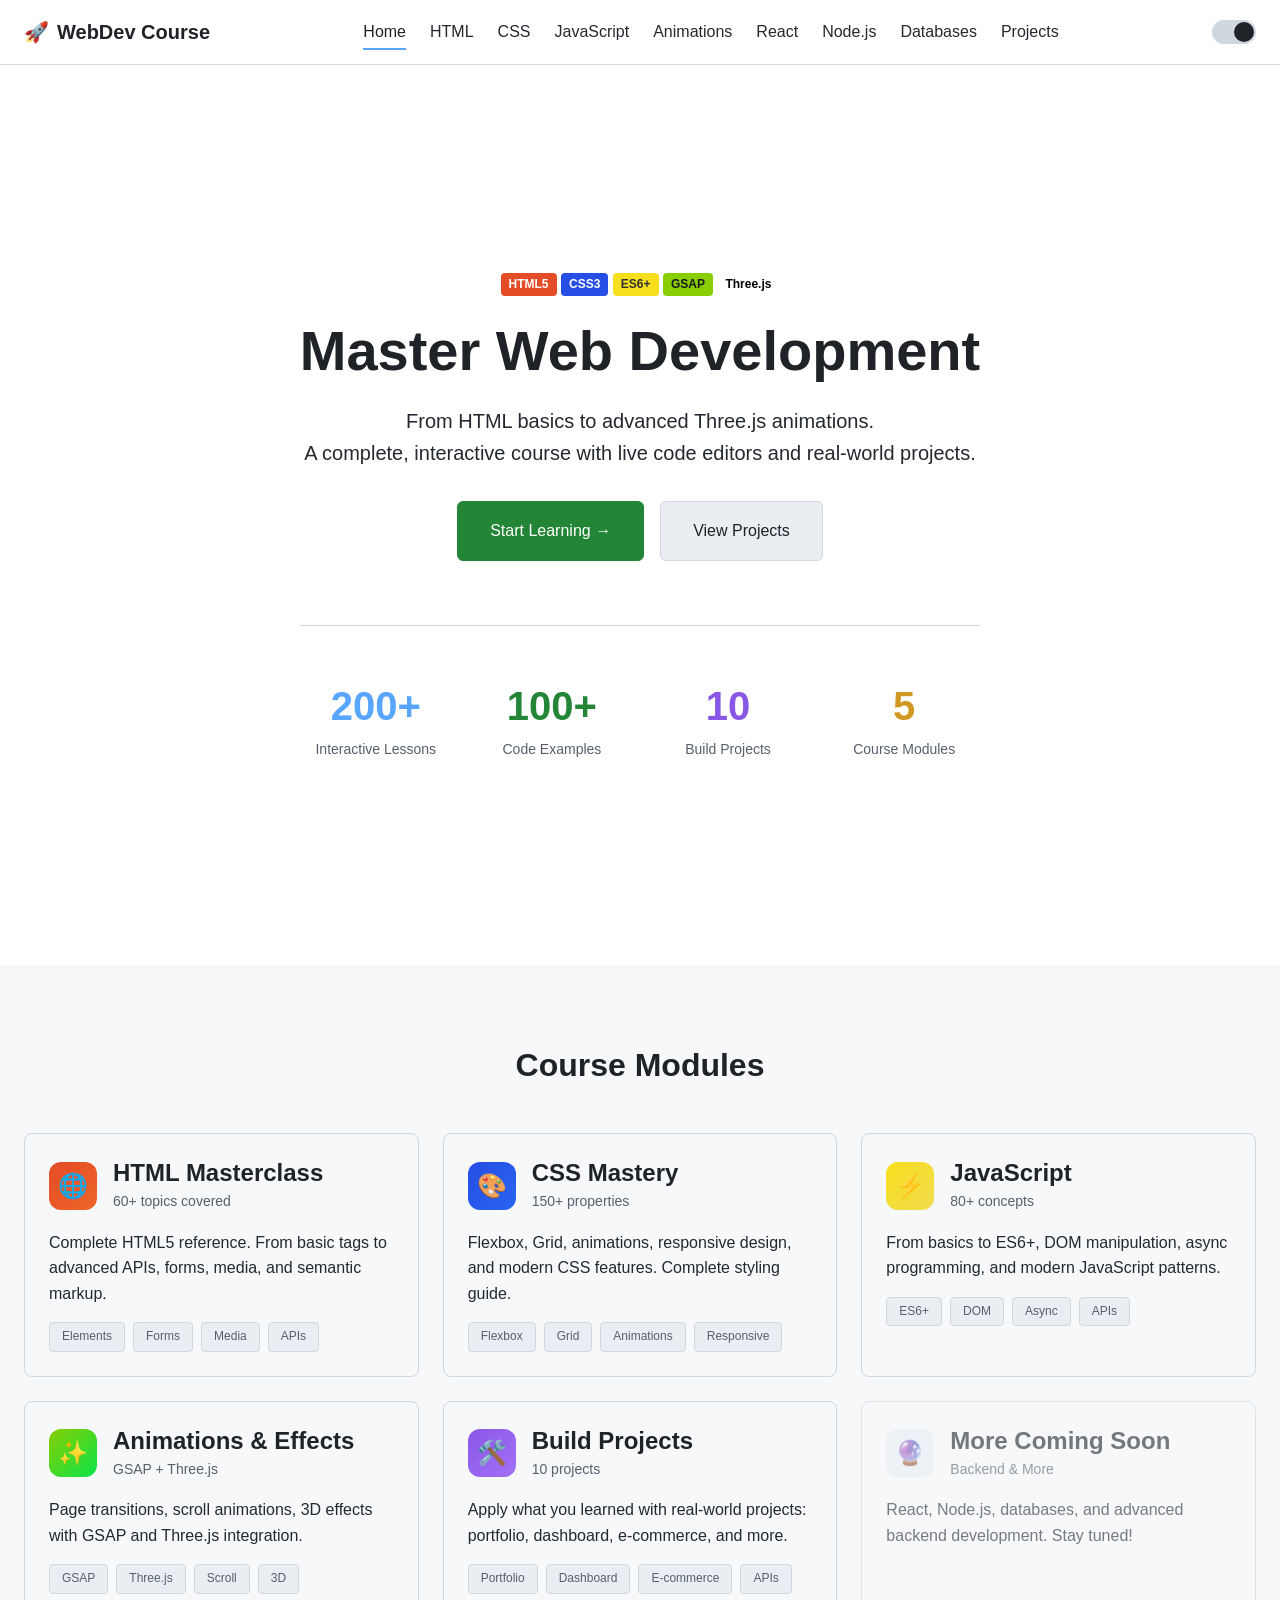
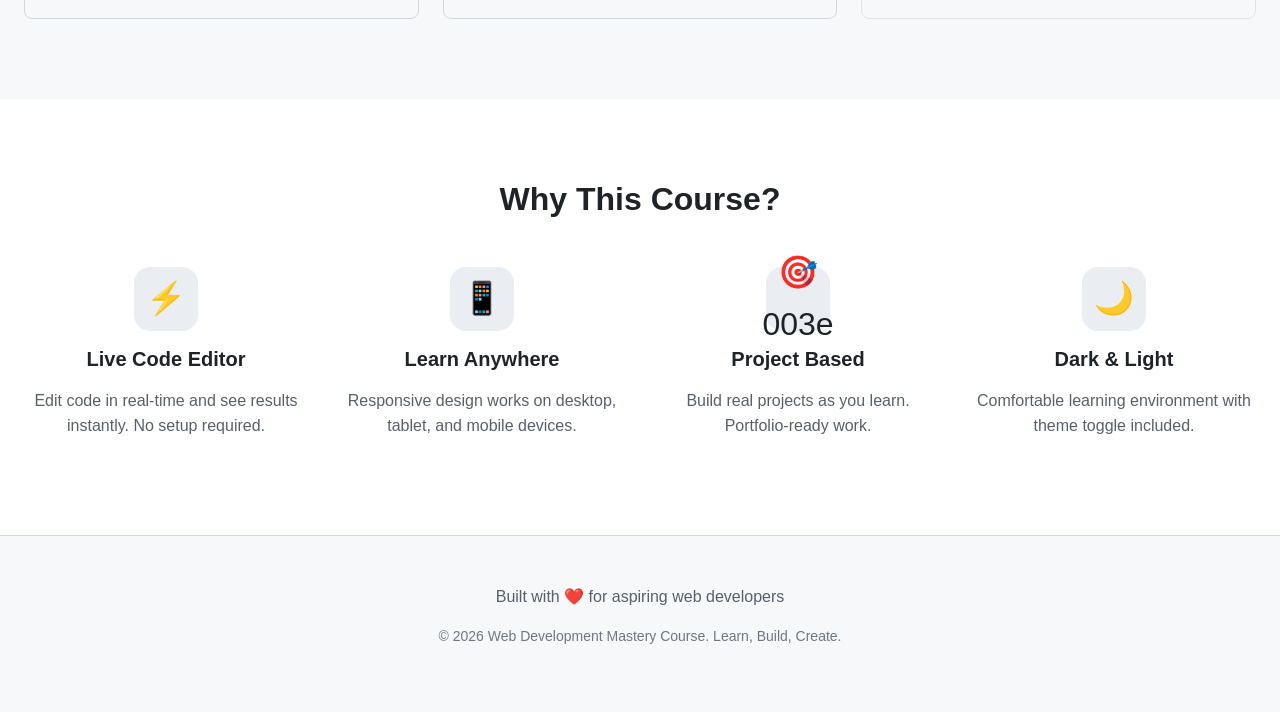
==== commit 3f866e12: "Commit" ====
--- a/index.html
+++ b/index.html
@@ -30,6 +30,9 @@
         <li><a href="css-mastery.html">CSS</a></li>
         <li><a href="javascript-mastery.html">JavaScript</a></li>
         <li><a href="transitions-effects.html">Animations</a></li>
+        <li><a href="react-fundamentals.html">React</a></li>
+        <li><a href="nodejs-express.html">Node.js</a></li>
+        <li><a href="databases.html">Databases</a></li>
         <li><a href="projects.html">Projects</a></li>
       </ul>
       <button class="theme-toggle" aria-label="Toggle dark mode"></button>
